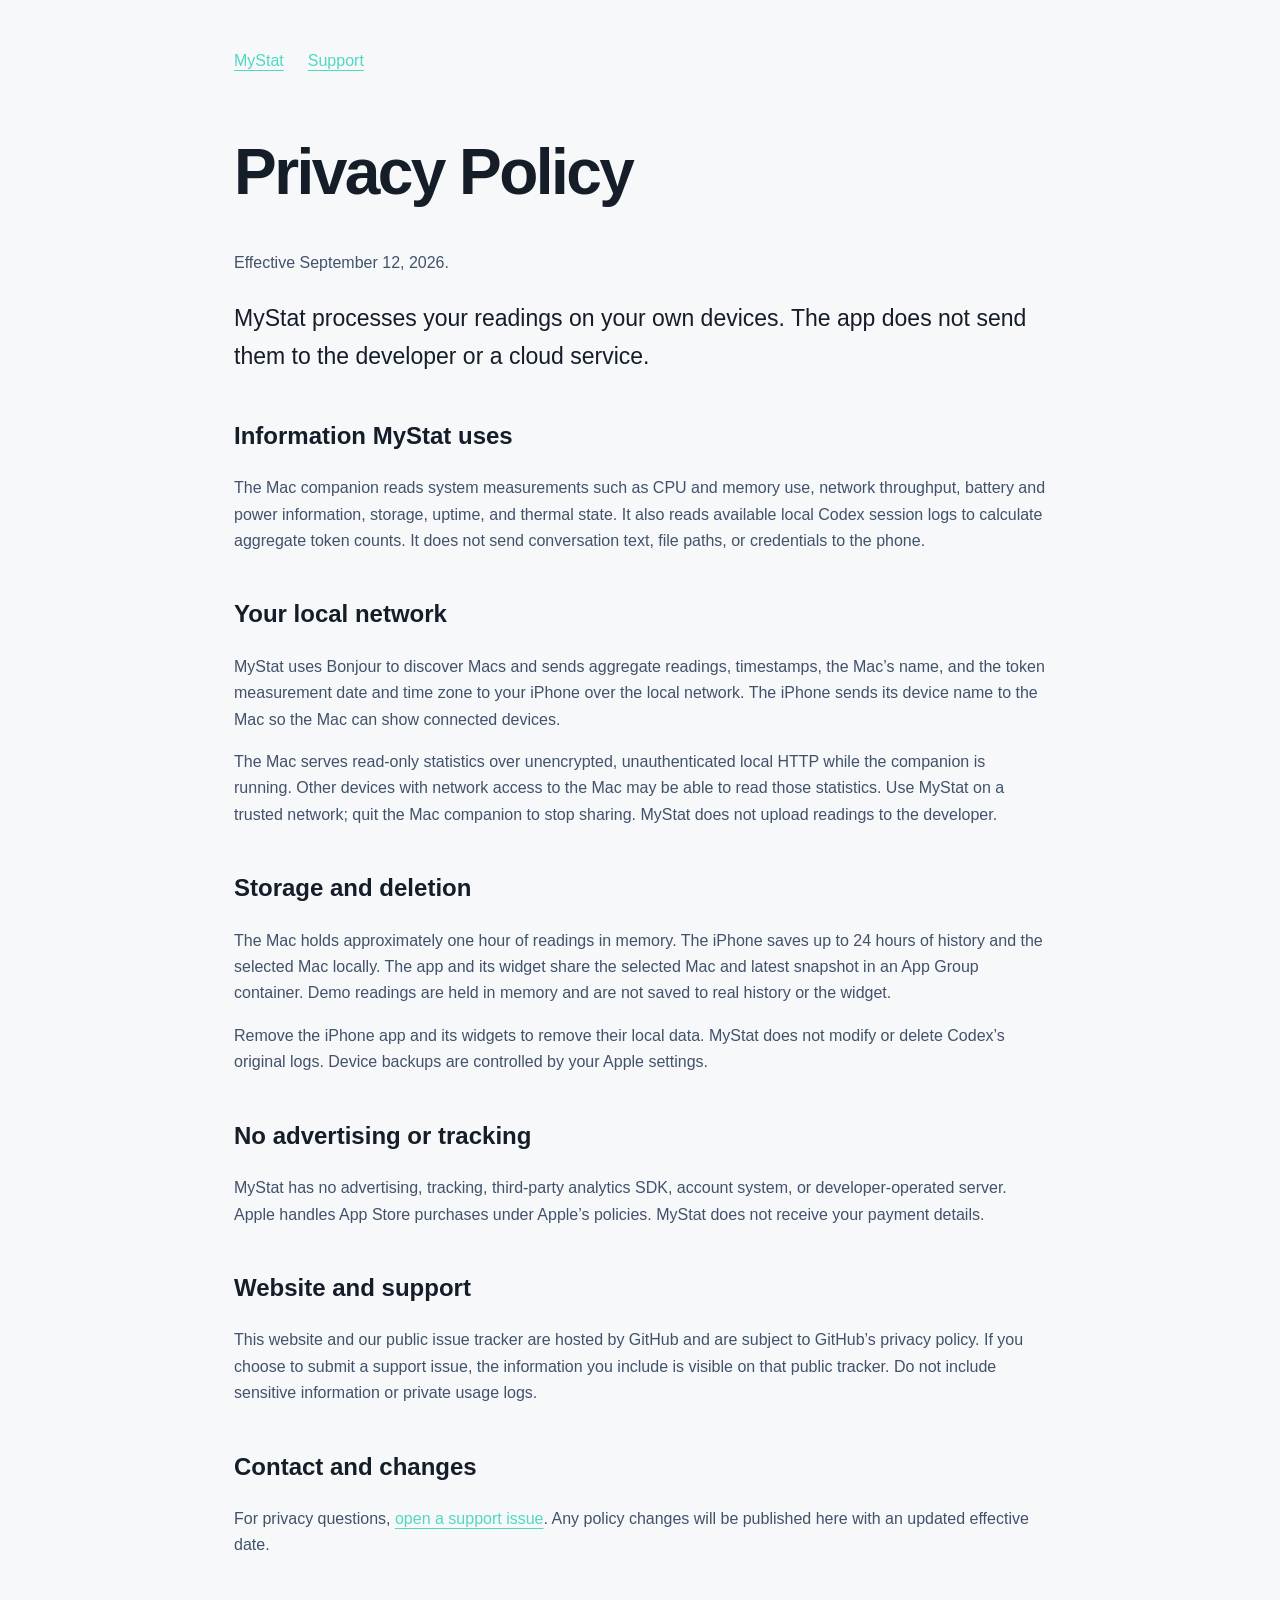
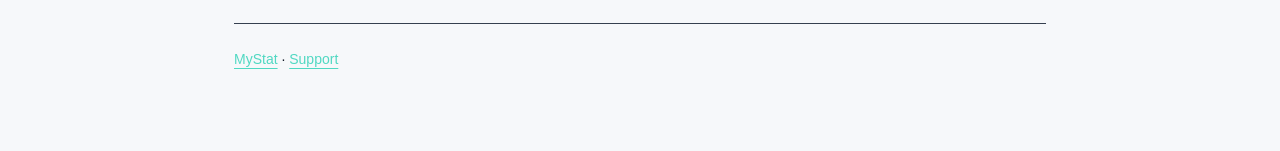
==== docs/privacy.html @ d8d3c0d2 "Prepare paid iPhone release with demo, privacy and support materials" ====
<!doctype html><html lang="en"><head><meta charset="utf-8"><meta name="viewport" content="width=device-width,initial-scale=1"><title>MyStat Privacy Policy</title><link rel="stylesheet" href="style.css"></head><body>
<nav><a href="./">MyStat</a><a href="support.html">Support</a></nav><h1>Privacy Policy</h1><p>Effective September 12, 2026.</p>
<p class="lead">MyStat processes your readings on your own devices. The app does not send them to the developer or a cloud service.</p>
<h2>Information MyStat uses</h2><p>The Mac companion reads system measurements such as CPU and memory use, network throughput, battery and power information, storage, uptime, and thermal state. It also reads available local Codex session logs to calculate aggregate token counts. It does not send conversation text, file paths, or credentials to the phone.</p>
<h2>Your local network</h2><p>MyStat uses Bonjour to discover Macs and sends aggregate readings, timestamps, the Mac’s name, and the token measurement date and time zone to your iPhone over the local network. The iPhone sends its device name to the Mac so the Mac can show connected devices.</p><p>The Mac serves read-only statistics over unencrypted, unauthenticated local HTTP while the companion is running. Other devices with network access to the Mac may be able to read those statistics. Use MyStat on a trusted network; quit the Mac companion to stop sharing. MyStat does not upload readings to the developer.</p>
<h2>Storage and deletion</h2><p>The Mac holds approximately one hour of readings in memory. The iPhone saves up to 24 hours of history and the selected Mac locally. The app and its widget share the selected Mac and latest snapshot in an App Group container. Demo readings are held in memory and are not saved to real history or the widget.</p><p>Remove the iPhone app and its widgets to remove their local data. MyStat does not modify or delete Codex’s original logs. Device backups are controlled by your Apple settings.</p>
<h2>No advertising or tracking</h2><p>MyStat has no advertising, tracking, third-party analytics SDK, account system, or developer-operated server. Apple handles App Store purchases under Apple’s policies. MyStat does not receive your payment details.</p>
<h2>Website and support</h2><p>This website and our public issue tracker are hosted by GitHub and are subject to GitHub’s privacy policy. If you choose to submit a support issue, the information you include is visible on that public tracker. Do not include sensitive information or private usage logs.</p>
<h2>Contact and changes</h2><p>For privacy questions, <a href="https://github.com/Cydiater/MyStat/issues/new">open a support issue</a>. Any policy changes will be published here with an updated effective date.</p>
<footer><a href="./">MyStat</a> · <a href="support.html">Support</a></footer></body></html>
---- docs/style.css ----
:root{color-scheme:dark;font-family:-apple-system,BlinkMacSystemFont,"Segoe UI",sans-serif;background:#11161e;color:#ecf0f6;line-height:1.65}*{box-sizing:border-box}body{max-width:860px;margin:0 auto;padding:48px 24px 80px}nav{display:flex;gap:24px;flex-wrap:wrap;margin-bottom:64px}a{color:#50d8c2;text-underline-offset:4px}h1{font-size:clamp(36px,7vw,64px);line-height:1.08;letter-spacing:-.04em}h2{margin-top:40px;font-size:24px}p,li{color:#bbc5d3}.lead{font-size:23px;color:#ecf0f6}.button{display:inline-block;padding:12px 20px;border-radius:12px;background:#ff9f43;color:#11161e;font-weight:650;text-decoration:none;margin:12px 12px 12px 0}.note{padding:20px;border:1px solid #35404f;border-radius:14px}.icon{width:100px;height:100px;border-radius:24px}footer{margin-top:64px;border-top:1px solid #35404f;padding-top:24px;font-size:14px}li{margin:10px 0}@media(prefers-color-scheme:light){:root{background:#f6f8fa;color:#151d29}p,li{color:#42526a}.lead{color:#151d29}}
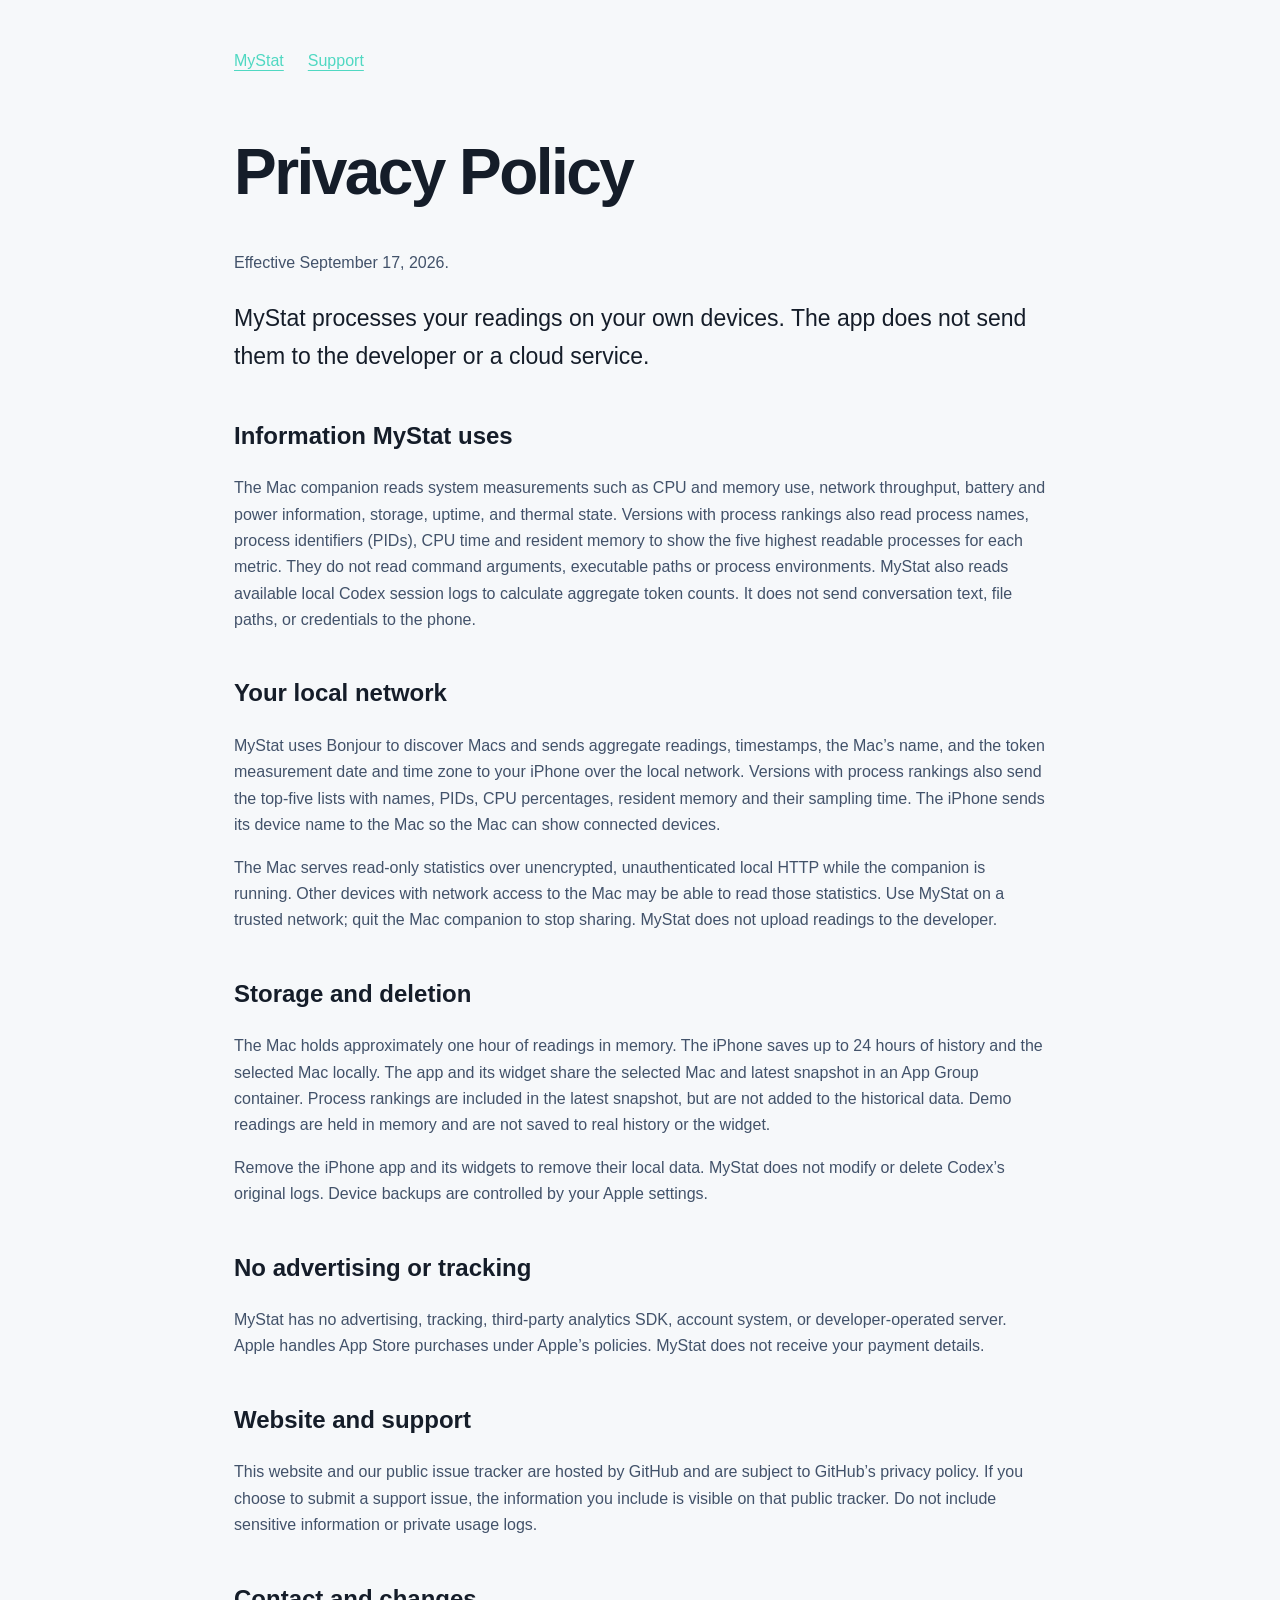
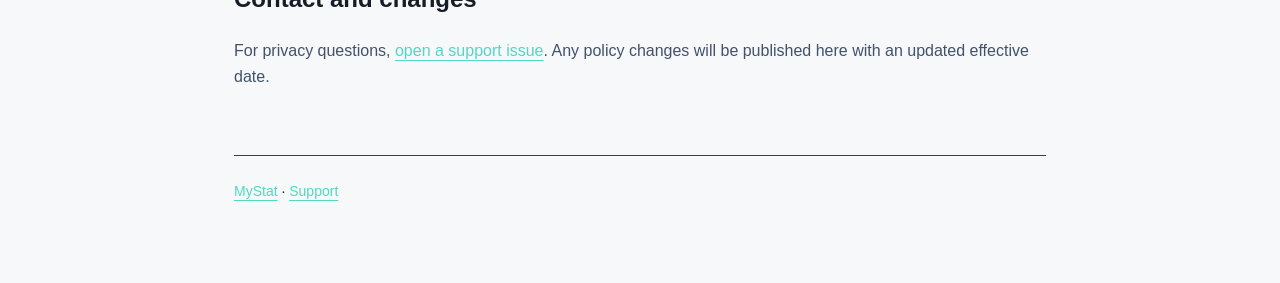
==== commit df28ae3f: "Add top process rankings and prepare App Review follow-up" ====
--- a/docs/privacy.html
+++ b/docs/privacy.html
@@ -1,9 +1,9 @@
 <!doctype html><html lang="en"><head><meta charset="utf-8"><meta name="viewport" content="width=device-width,initial-scale=1"><title>MyStat Privacy Policy</title><link rel="stylesheet" href="style.css"></head><body>
-<nav><a href="./">MyStat</a><a href="support.html">Support</a></nav><h1>Privacy Policy</h1><p>Effective September 12, 2026.</p>
+<nav><a href="./">MyStat</a><a href="support.html">Support</a></nav><h1>Privacy Policy</h1><p>Effective September 17, 2026.</p>
 <p class="lead">MyStat processes your readings on your own devices. The app does not send them to the developer or a cloud service.</p>
-<h2>Information MyStat uses</h2><p>The Mac companion reads system measurements such as CPU and memory use, network throughput, battery and power information, storage, uptime, and thermal state. It also reads available local Codex session logs to calculate aggregate token counts. It does not send conversation text, file paths, or credentials to the phone.</p>
-<h2>Your local network</h2><p>MyStat uses Bonjour to discover Macs and sends aggregate readings, timestamps, the Mac’s name, and the token measurement date and time zone to your iPhone over the local network. The iPhone sends its device name to the Mac so the Mac can show connected devices.</p><p>The Mac serves read-only statistics over unencrypted, unauthenticated local HTTP while the companion is running. Other devices with network access to the Mac may be able to read those statistics. Use MyStat on a trusted network; quit the Mac companion to stop sharing. MyStat does not upload readings to the developer.</p>
-<h2>Storage and deletion</h2><p>The Mac holds approximately one hour of readings in memory. The iPhone saves up to 24 hours of history and the selected Mac locally. The app and its widget share the selected Mac and latest snapshot in an App Group container. Demo readings are held in memory and are not saved to real history or the widget.</p><p>Remove the iPhone app and its widgets to remove their local data. MyStat does not modify or delete Codex’s original logs. Device backups are controlled by your Apple settings.</p>
+<h2>Information MyStat uses</h2><p>The Mac companion reads system measurements such as CPU and memory use, network throughput, battery and power information, storage, uptime, and thermal state. Versions with process rankings also read process names, process identifiers (PIDs), CPU time and resident memory to show the five highest readable processes for each metric. They do not read command arguments, executable paths or process environments. MyStat also reads available local Codex session logs to calculate aggregate token counts. It does not send conversation text, file paths, or credentials to the phone.</p>
+<h2>Your local network</h2><p>MyStat uses Bonjour to discover Macs and sends aggregate readings, timestamps, the Mac’s name, and the token measurement date and time zone to your iPhone over the local network. Versions with process rankings also send the top-five lists with names, PIDs, CPU percentages, resident memory and their sampling time. The iPhone sends its device name to the Mac so the Mac can show connected devices.</p><p>The Mac serves read-only statistics over unencrypted, unauthenticated local HTTP while the companion is running. Other devices with network access to the Mac may be able to read those statistics. Use MyStat on a trusted network; quit the Mac companion to stop sharing. MyStat does not upload readings to the developer.</p>
+<h2>Storage and deletion</h2><p>The Mac holds approximately one hour of readings in memory. The iPhone saves up to 24 hours of history and the selected Mac locally. The app and its widget share the selected Mac and latest snapshot in an App Group container. Process rankings are included in the latest snapshot, but are not added to the historical data. Demo readings are held in memory and are not saved to real history or the widget.</p><p>Remove the iPhone app and its widgets to remove their local data. MyStat does not modify or delete Codex’s original logs. Device backups are controlled by your Apple settings.</p>
 <h2>No advertising or tracking</h2><p>MyStat has no advertising, tracking, third-party analytics SDK, account system, or developer-operated server. Apple handles App Store purchases under Apple’s policies. MyStat does not receive your payment details.</p>
 <h2>Website and support</h2><p>This website and our public issue tracker are hosted by GitHub and are subject to GitHub’s privacy policy. If you choose to submit a support issue, the information you include is visible on that public tracker. Do not include sensitive information or private usage logs.</p>
 <h2>Contact and changes</h2><p>For privacy questions, <a href="https://github.com/Cydiater/MyStat/issues/new">open a support issue</a>. Any policy changes will be published here with an updated effective date.</p>
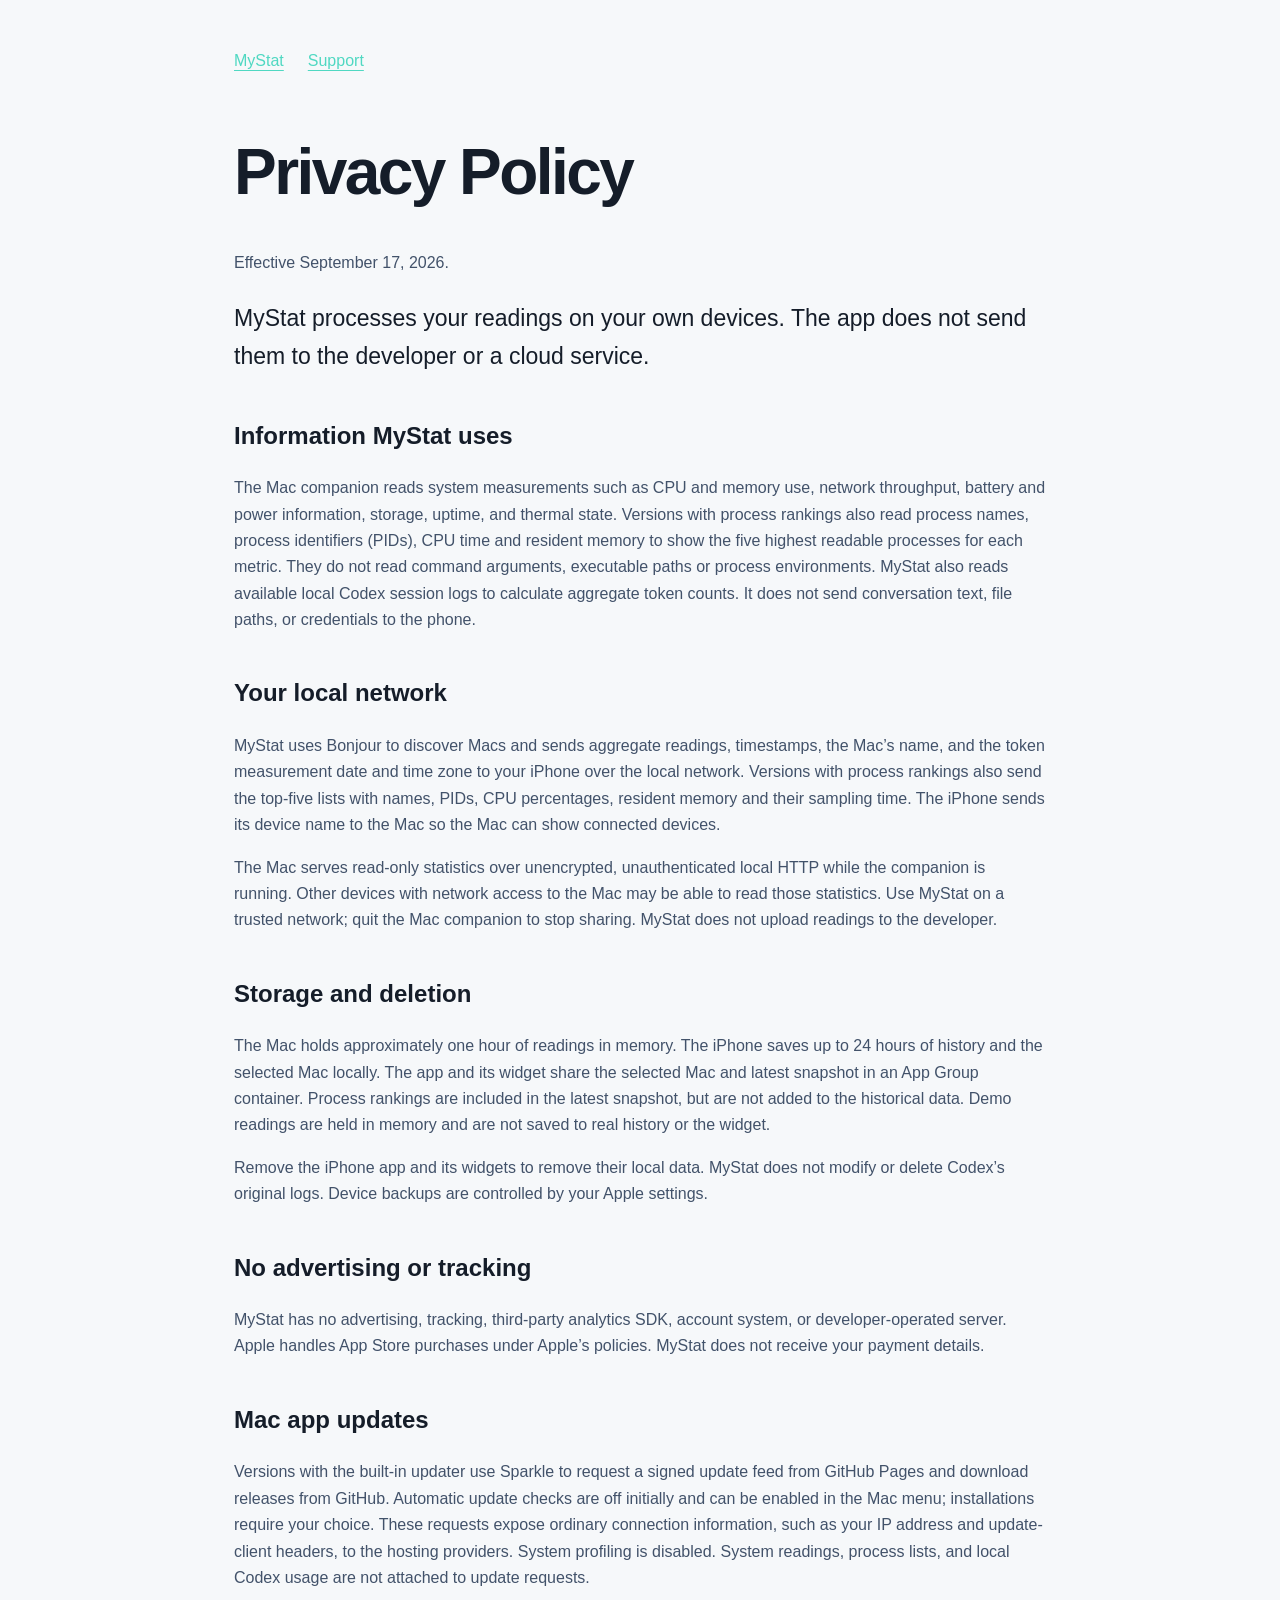
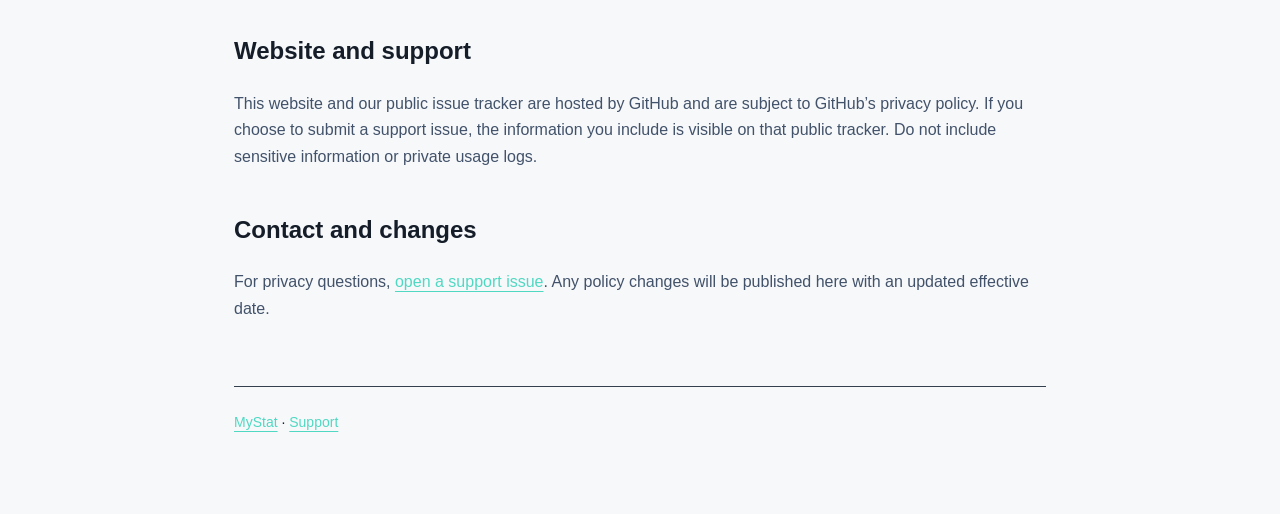
==== commit 0bbff94e: "Add signed Mac updates and chart-attached process panels" ====
--- a/docs/privacy.html
+++ b/docs/privacy.html
@@ -5,6 +5,7 @@
 <h2>Your local network</h2><p>MyStat uses Bonjour to discover Macs and sends aggregate readings, timestamps, the Mac’s name, and the token measurement date and time zone to your iPhone over the local network. Versions with process rankings also send the top-five lists with names, PIDs, CPU percentages, resident memory and their sampling time. The iPhone sends its device name to the Mac so the Mac can show connected devices.</p><p>The Mac serves read-only statistics over unencrypted, unauthenticated local HTTP while the companion is running. Other devices with network access to the Mac may be able to read those statistics. Use MyStat on a trusted network; quit the Mac companion to stop sharing. MyStat does not upload readings to the developer.</p>
 <h2>Storage and deletion</h2><p>The Mac holds approximately one hour of readings in memory. The iPhone saves up to 24 hours of history and the selected Mac locally. The app and its widget share the selected Mac and latest snapshot in an App Group container. Process rankings are included in the latest snapshot, but are not added to the historical data. Demo readings are held in memory and are not saved to real history or the widget.</p><p>Remove the iPhone app and its widgets to remove their local data. MyStat does not modify or delete Codex’s original logs. Device backups are controlled by your Apple settings.</p>
 <h2>No advertising or tracking</h2><p>MyStat has no advertising, tracking, third-party analytics SDK, account system, or developer-operated server. Apple handles App Store purchases under Apple’s policies. MyStat does not receive your payment details.</p>
+<h2>Mac app updates</h2><p>Versions with the built-in updater use Sparkle to request a signed update feed from GitHub Pages and download releases from GitHub. Automatic update checks are off initially and can be enabled in the Mac menu; installations require your choice. These requests expose ordinary connection information, such as your IP address and update-client headers, to the hosting providers. System profiling is disabled. System readings, process lists, and local Codex usage are not attached to update requests.</p>
 <h2>Website and support</h2><p>This website and our public issue tracker are hosted by GitHub and are subject to GitHub’s privacy policy. If you choose to submit a support issue, the information you include is visible on that public tracker. Do not include sensitive information or private usage logs.</p>
 <h2>Contact and changes</h2><p>For privacy questions, <a href="https://github.com/Cydiater/MyStat/issues/new">open a support issue</a>. Any policy changes will be published here with an updated effective date.</p>
 <footer><a href="./">MyStat</a> · <a href="support.html">Support</a></footer></body></html>
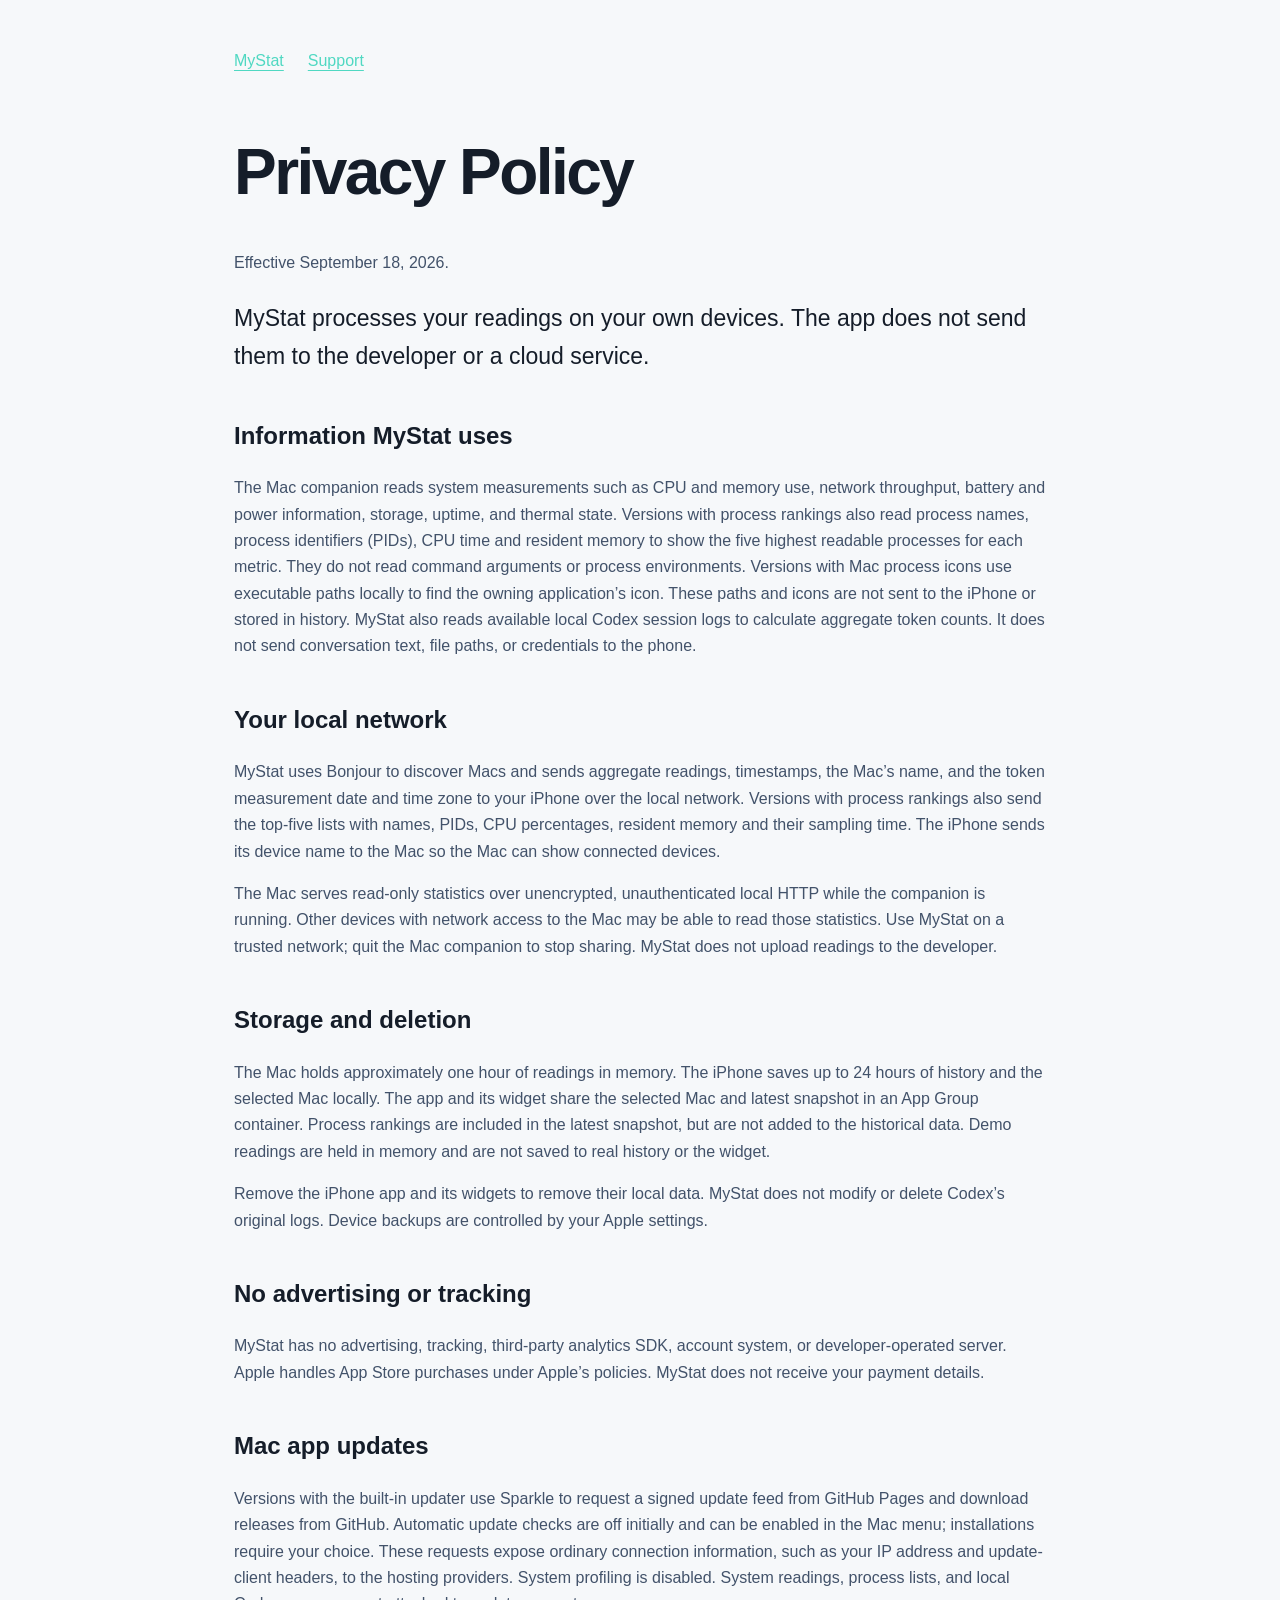
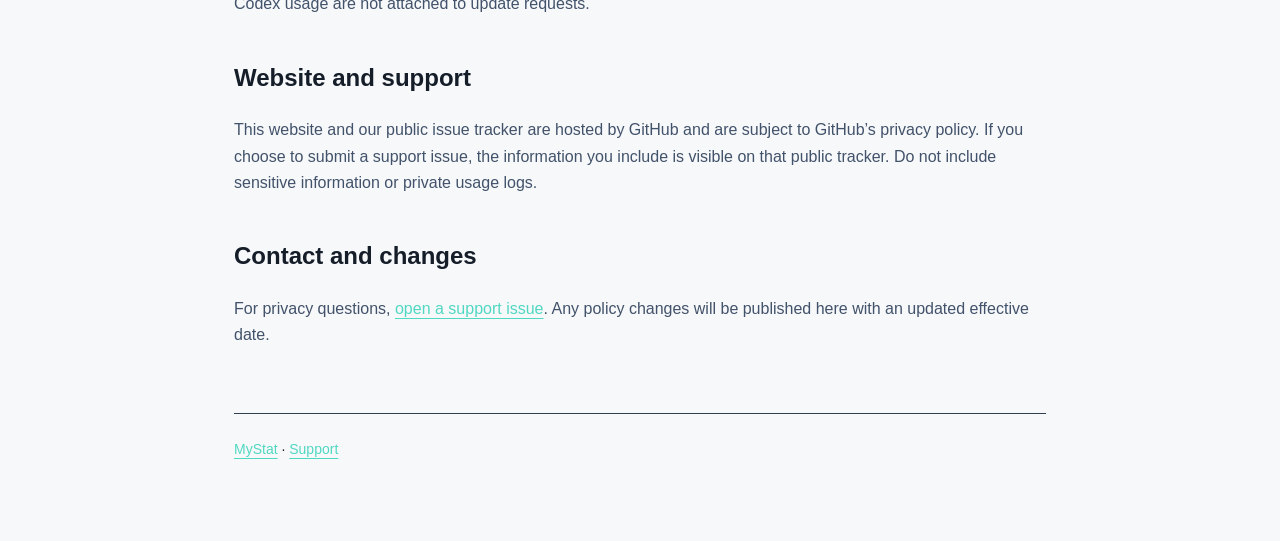
==== commit b9401fe3: "Release Mac 1.2.0 with side process panels and timed Keep Awake" ====
--- a/docs/privacy.html
+++ b/docs/privacy.html
@@ -1,7 +1,7 @@
 <!doctype html><html lang="en"><head><meta charset="utf-8"><meta name="viewport" content="width=device-width,initial-scale=1"><title>MyStat Privacy Policy</title><link rel="stylesheet" href="style.css"></head><body>
-<nav><a href="./">MyStat</a><a href="support.html">Support</a></nav><h1>Privacy Policy</h1><p>Effective September 17, 2026.</p>
+<nav><a href="./">MyStat</a><a href="support.html">Support</a></nav><h1>Privacy Policy</h1><p>Effective September 18, 2026.</p>
 <p class="lead">MyStat processes your readings on your own devices. The app does not send them to the developer or a cloud service.</p>
-<h2>Information MyStat uses</h2><p>The Mac companion reads system measurements such as CPU and memory use, network throughput, battery and power information, storage, uptime, and thermal state. Versions with process rankings also read process names, process identifiers (PIDs), CPU time and resident memory to show the five highest readable processes for each metric. They do not read command arguments, executable paths or process environments. MyStat also reads available local Codex session logs to calculate aggregate token counts. It does not send conversation text, file paths, or credentials to the phone.</p>
+<h2>Information MyStat uses</h2><p>The Mac companion reads system measurements such as CPU and memory use, network throughput, battery and power information, storage, uptime, and thermal state. Versions with process rankings also read process names, process identifiers (PIDs), CPU time and resident memory to show the five highest readable processes for each metric. They do not read command arguments or process environments. Versions with Mac process icons use executable paths locally to find the owning application’s icon. These paths and icons are not sent to the iPhone or stored in history. MyStat also reads available local Codex session logs to calculate aggregate token counts. It does not send conversation text, file paths, or credentials to the phone.</p>
 <h2>Your local network</h2><p>MyStat uses Bonjour to discover Macs and sends aggregate readings, timestamps, the Mac’s name, and the token measurement date and time zone to your iPhone over the local network. Versions with process rankings also send the top-five lists with names, PIDs, CPU percentages, resident memory and their sampling time. The iPhone sends its device name to the Mac so the Mac can show connected devices.</p><p>The Mac serves read-only statistics over unencrypted, unauthenticated local HTTP while the companion is running. Other devices with network access to the Mac may be able to read those statistics. Use MyStat on a trusted network; quit the Mac companion to stop sharing. MyStat does not upload readings to the developer.</p>
 <h2>Storage and deletion</h2><p>The Mac holds approximately one hour of readings in memory. The iPhone saves up to 24 hours of history and the selected Mac locally. The app and its widget share the selected Mac and latest snapshot in an App Group container. Process rankings are included in the latest snapshot, but are not added to the historical data. Demo readings are held in memory and are not saved to real history or the widget.</p><p>Remove the iPhone app and its widgets to remove their local data. MyStat does not modify or delete Codex’s original logs. Device backups are controlled by your Apple settings.</p>
 <h2>No advertising or tracking</h2><p>MyStat has no advertising, tracking, third-party analytics SDK, account system, or developer-operated server. Apple handles App Store purchases under Apple’s policies. MyStat does not receive your payment details.</p>
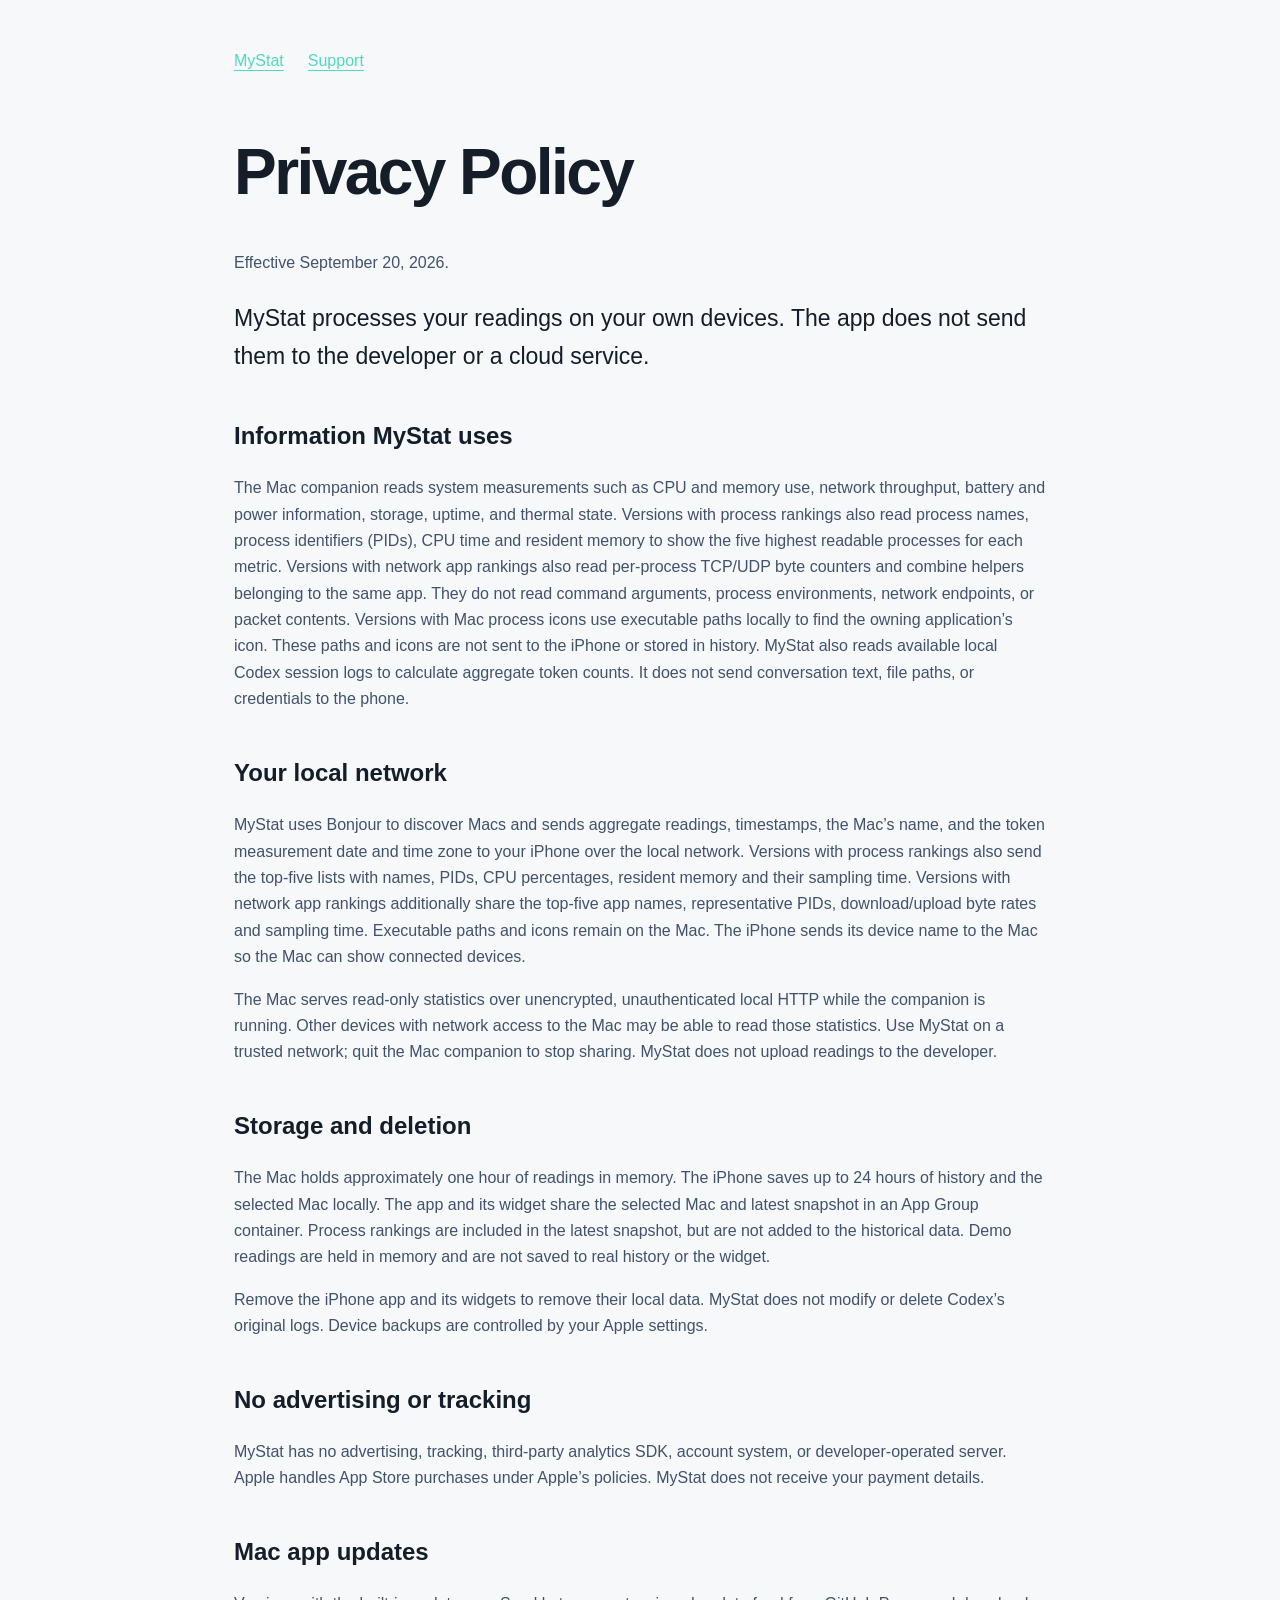
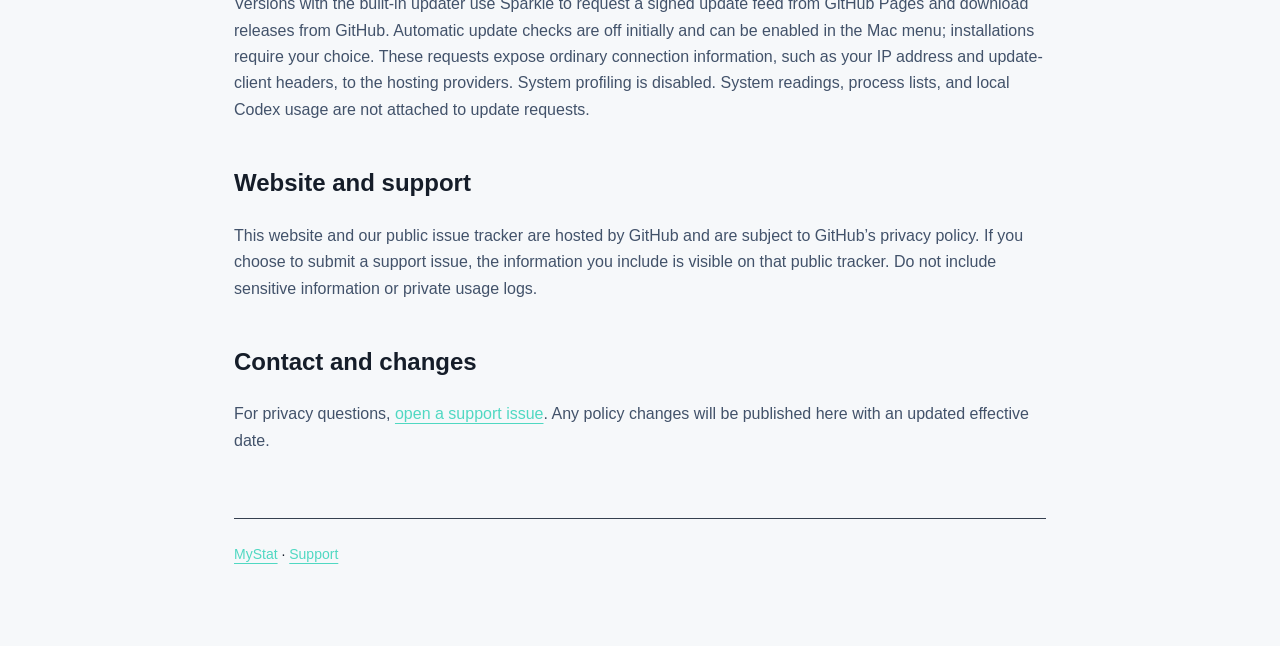
==== commit 7fc1372f: "Add network graphs and app traffic rankings across Mac and iOS" ====
--- a/docs/privacy.html
+++ b/docs/privacy.html
@@ -1,8 +1,8 @@
 <!doctype html><html lang="en"><head><meta charset="utf-8"><meta name="viewport" content="width=device-width,initial-scale=1"><title>MyStat Privacy Policy</title><link rel="stylesheet" href="style.css"></head><body>
-<nav><a href="./">MyStat</a><a href="support.html">Support</a></nav><h1>Privacy Policy</h1><p>Effective September 18, 2026.</p>
+<nav><a href="./">MyStat</a><a href="support.html">Support</a></nav><h1>Privacy Policy</h1><p>Effective September 20, 2026.</p>
 <p class="lead">MyStat processes your readings on your own devices. The app does not send them to the developer or a cloud service.</p>
-<h2>Information MyStat uses</h2><p>The Mac companion reads system measurements such as CPU and memory use, network throughput, battery and power information, storage, uptime, and thermal state. Versions with process rankings also read process names, process identifiers (PIDs), CPU time and resident memory to show the five highest readable processes for each metric. They do not read command arguments or process environments. Versions with Mac process icons use executable paths locally to find the owning application’s icon. These paths and icons are not sent to the iPhone or stored in history. MyStat also reads available local Codex session logs to calculate aggregate token counts. It does not send conversation text, file paths, or credentials to the phone.</p>
-<h2>Your local network</h2><p>MyStat uses Bonjour to discover Macs and sends aggregate readings, timestamps, the Mac’s name, and the token measurement date and time zone to your iPhone over the local network. Versions with process rankings also send the top-five lists with names, PIDs, CPU percentages, resident memory and their sampling time. The iPhone sends its device name to the Mac so the Mac can show connected devices.</p><p>The Mac serves read-only statistics over unencrypted, unauthenticated local HTTP while the companion is running. Other devices with network access to the Mac may be able to read those statistics. Use MyStat on a trusted network; quit the Mac companion to stop sharing. MyStat does not upload readings to the developer.</p>
+<h2>Information MyStat uses</h2><p>The Mac companion reads system measurements such as CPU and memory use, network throughput, battery and power information, storage, uptime, and thermal state. Versions with process rankings also read process names, process identifiers (PIDs), CPU time and resident memory to show the five highest readable processes for each metric. Versions with network app rankings also read per-process TCP/UDP byte counters and combine helpers belonging to the same app. They do not read command arguments, process environments, network endpoints, or packet contents. Versions with Mac process icons use executable paths locally to find the owning application’s icon. These paths and icons are not sent to the iPhone or stored in history. MyStat also reads available local Codex session logs to calculate aggregate token counts. It does not send conversation text, file paths, or credentials to the phone.</p>
+<h2>Your local network</h2><p>MyStat uses Bonjour to discover Macs and sends aggregate readings, timestamps, the Mac’s name, and the token measurement date and time zone to your iPhone over the local network. Versions with process rankings also send the top-five lists with names, PIDs, CPU percentages, resident memory and their sampling time. Versions with network app rankings additionally share the top-five app names, representative PIDs, download/upload byte rates and sampling time. Executable paths and icons remain on the Mac. The iPhone sends its device name to the Mac so the Mac can show connected devices.</p><p>The Mac serves read-only statistics over unencrypted, unauthenticated local HTTP while the companion is running. Other devices with network access to the Mac may be able to read those statistics. Use MyStat on a trusted network; quit the Mac companion to stop sharing. MyStat does not upload readings to the developer.</p>
 <h2>Storage and deletion</h2><p>The Mac holds approximately one hour of readings in memory. The iPhone saves up to 24 hours of history and the selected Mac locally. The app and its widget share the selected Mac and latest snapshot in an App Group container. Process rankings are included in the latest snapshot, but are not added to the historical data. Demo readings are held in memory and are not saved to real history or the widget.</p><p>Remove the iPhone app and its widgets to remove their local data. MyStat does not modify or delete Codex’s original logs. Device backups are controlled by your Apple settings.</p>
 <h2>No advertising or tracking</h2><p>MyStat has no advertising, tracking, third-party analytics SDK, account system, or developer-operated server. Apple handles App Store purchases under Apple’s policies. MyStat does not receive your payment details.</p>
 <h2>Mac app updates</h2><p>Versions with the built-in updater use Sparkle to request a signed update feed from GitHub Pages and download releases from GitHub. Automatic update checks are off initially and can be enabled in the Mac menu; installations require your choice. These requests expose ordinary connection information, such as your IP address and update-client headers, to the hosting providers. System profiling is disabled. System readings, process lists, and local Codex usage are not attached to update requests.</p>
